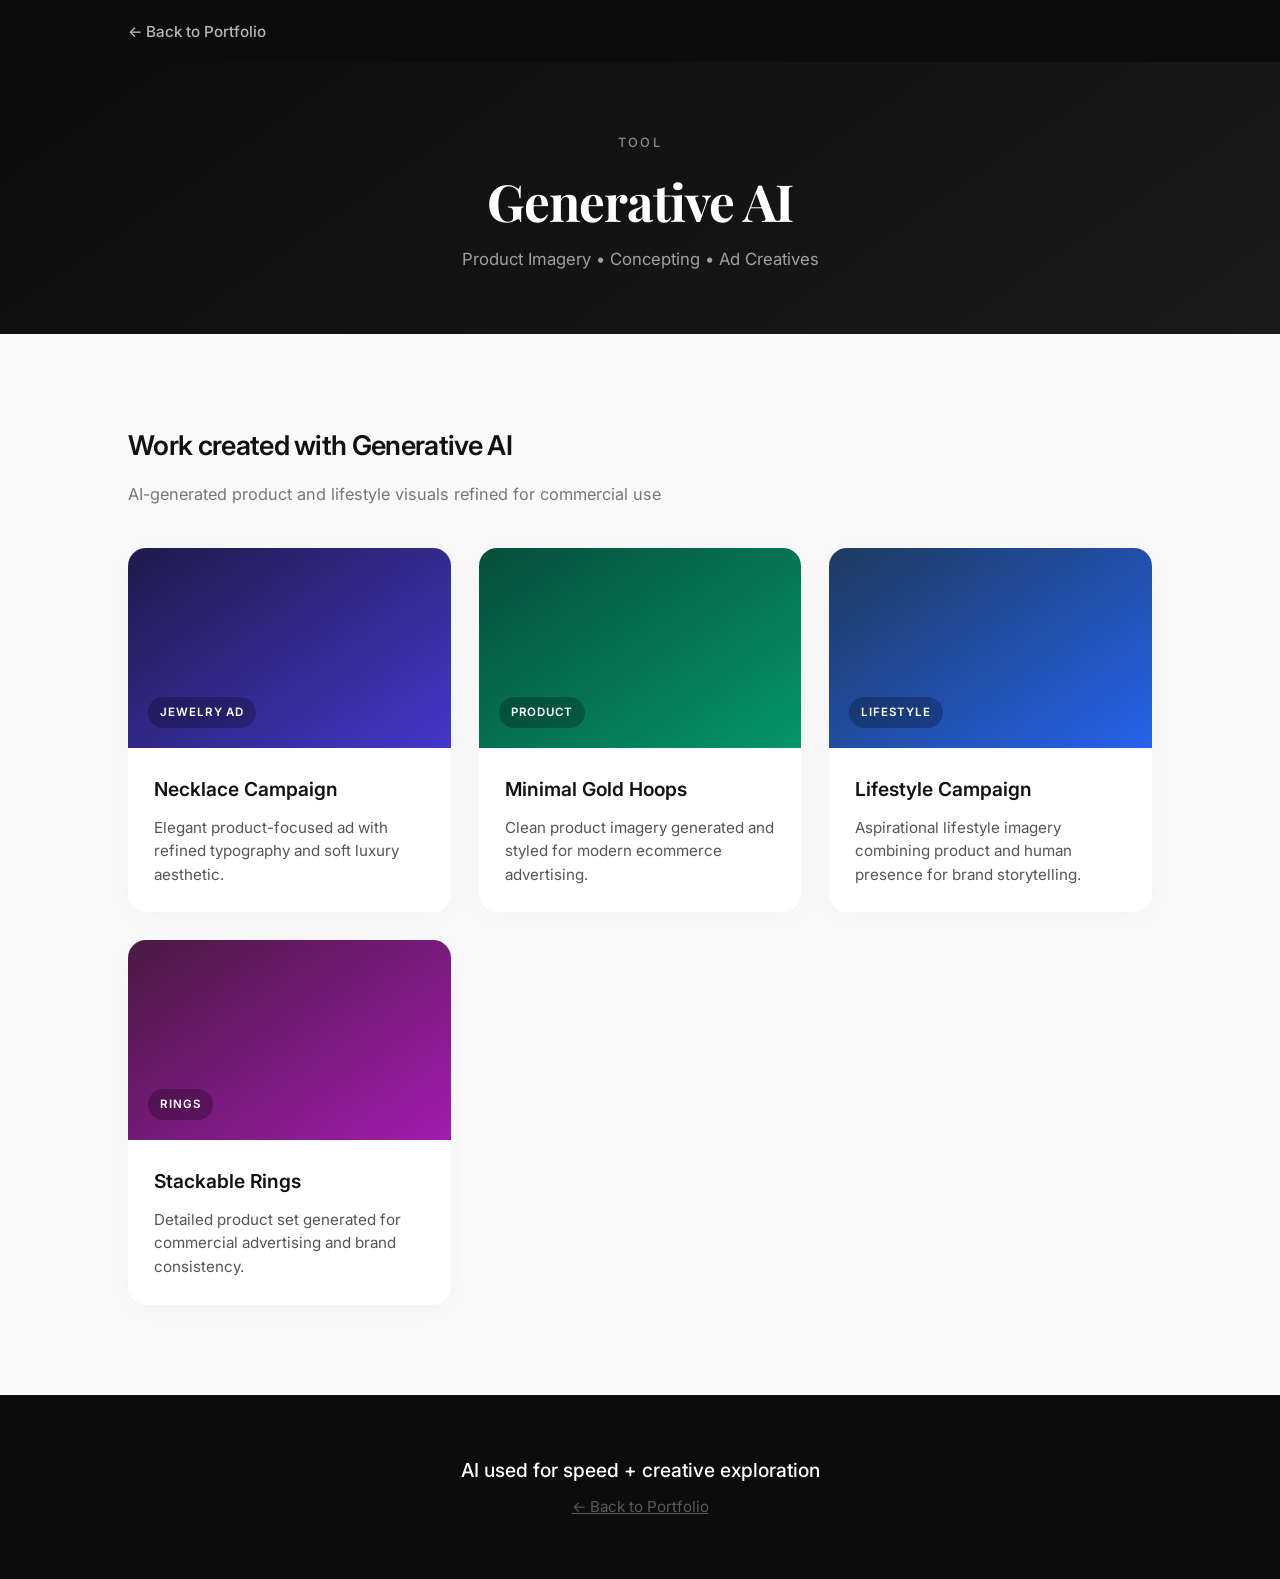
==== ai.html @ d52cd4b5 "Remove Photoshop, create dedicated tool pages, improve visuals" ====
<!DOCTYPE html>
<html lang="en">
<head>
  <meta charset="UTF-8" />
  <meta name="viewport" content="width=device-width, initial-scale=1.0" />
  <title>Generative AI Work | Visual Designer Portfolio</title>
  <link rel="stylesheet" href="styles.css" />
  <link href="https://fonts.googleapis.com/css2?family=Inter:wght@400;500;600;700&family=Playfair+Display:wght@600;700&display=swap" rel="stylesheet">
</head>
<body>
  <nav class="top-nav">
    <div class="container">
      <a href="index.html" class="back">← Back to Portfolio</a>
    </div>
  </nav>

  <header class="page-header">
    <div class="container">
      <p class="label">Tool</p>
      <h1>Generative AI</h1>
      <p class="tagline">Product Imagery • Concepting • Ad Creatives</p>
    </div>
  </header>

  <section class="work">
    <div class="container">
      <h2>Work created with Generative AI</h2>
      <p class="section-desc">AI-generated product and lifestyle visuals refined for commercial use</p>

      <div class="grid">
        <div class="card">
          <div class="card-image one">
            <span class="card-label">Jewelry Ad</span>
          </div>
          <div class="card-content">
            <h3>Necklace Campaign</h3>
            <p>Elegant product-focused ad with refined typography and soft luxury aesthetic.</p>
          </div>
        </div>

        <div class="card">
          <div class="card-image two">
            <span class="card-label">Product</span>
          </div>
          <div class="card-content">
            <h3>Minimal Gold Hoops</h3>
            <p>Clean product imagery generated and styled for modern ecommerce advertising.</p>
          </div>
        </div>

        <div class="card">
          <div class="card-image three">
            <span class="card-label">Lifestyle</span>
          </div>
          <div class="card-content">
            <h3>Lifestyle Campaign</h3>
            <p>Aspirational lifestyle imagery combining product and human presence for brand storytelling.</p>
          </div>
        </div>

        <div class="card">
          <div class="card-image four">
            <span class="card-label">Rings</span>
          </div>
          <div class="card-content">
            <h3>Stackable Rings</h3>
            <p>Detailed product set generated for commercial advertising and brand consistency.</p>
          </div>
        </div>
      </div>
    </div>
  </section>

  <footer>
    <div class="container">
      <p class="footer-title">AI used for speed + creative exploration</p>
      <p class="footer-sub"><a href="index.html" style="color:inherit;opacity:0.7">← Back to Portfolio</a></p>
    </div>
  </footer>
</body>
</html>
---- styles.css ----
* {
  margin: 0;
  padding: 0;
  box-sizing: border-box;
}

body {
  font-family: 'Inter', -apple-system, BlinkMacSystemFont, sans-serif;
  line-height: 1.65;
  color: #111;
  background: #fafafa;
}

.container {
  max-width: 1080px;
  margin: 0 auto;
  padding: 0 28px;
}

.narrow {
  max-width: 680px;
}

/* Top Nav */
.top-nav {
  background: #0c0c0c;
  padding: 18px 0;
}

.top-nav .back {
  color: rgba(255,255,255,0.7);
  text-decoration: none;
  font-size: 0.95rem;
  font-weight: 500;
  transition: color 0.2s;
}

.top-nav .back:hover {
  color: white;
}

/* Header */
header, .page-header {
  background: linear-gradient(145deg, #0c0c0c 0%, #1a1a1a 100%);
  color: white;
  padding: 100px 0 80px;
  text-align: center;
}

.page-header {
  padding: 70px 0 60px;
}

.label {
  font-size: 0.8rem;
  text-transform: uppercase;
  letter-spacing: 0.18em;
  opacity: 0.5;
  margin-bottom: 18px;
  font-weight: 500;
}

header h1, .page-header h1 {
  font-family: 'Playfair Display', serif;
  font-size: 3.2rem;
  font-weight: 700;
  letter-spacing: -0.02em;
  margin-bottom: 16px;
  line-height: 1.15;
}

.tagline {
  font-size: 1.05rem;
  opacity: 0.6;
  font-weight: 400;
}

/* Sections */
section {
  padding: 90px 0;
}

h2 {
  font-size: 1.7rem;
  font-weight: 600;
  margin-bottom: 12px;
  letter-spacing: -0.025em;
}

.section-desc {
  color: #777;
  margin-bottom: 40px;
  font-size: 1.02rem;
}

.about p {
  font-size: 1.12rem;
  color: #333;
  margin-bottom: 20px;
}

/* Tools */
.tools {
  background: white;
}

.tools-grid {
  display: grid;
  grid-template-columns: repeat(auto-fit, minmax(230px, 1fr));
  gap: 18px;
}

.tools-grid.three {
  grid-template-columns: repeat(3, 1fr);
}

@media (max-width: 800px) {
  .tools-grid.three {
    grid-template-columns: 1fr;
  }
}

.tool-card {
  background: #fafafa;
  border: 1px solid #ececec;
  border-radius: 16px;
  padding: 32px 26px;
  text-decoration: none;
  color: inherit;
  transition: all 0.25s ease;
  display: block;
}

.tool-card:hover {
  border-color: #111;
  background: #111;
  color: white;
  transform: translateY(-4px);
  box-shadow: 0 16px 40px rgba(0,0,0,0.12);
}

.tool-card:hover .tool-number {
  opacity: 0.4;
  color: white;
}

.tool-card:hover p {
  color: rgba(255,255,255,0.7);
}

.tool-number {
  font-size: 0.75rem;
  font-weight: 600;
  letter-spacing: 0.08em;
  color: #aaa;
  display: block;
  margin-bottom: 16px;
}

.tool-card h3 {
  font-size: 1.25rem;
  font-weight: 600;
  margin-bottom: 10px;
}

.tool-card p {
  font-size: 0.95rem;
  color: #666;
  line-height: 1.5;
}

/* Work Grid */
.grid {
  display: grid;
  grid-template-columns: repeat(auto-fit, minmax(300px, 1fr));
  gap: 28px;
}

.card {
  background: white;
  border-radius: 18px;
  overflow: hidden;
  box-shadow: 0 4px 30px rgba(0,0,0,0.04);
  transition: all 0.3s ease;
}

.card:hover {
  transform: translateY(-6px);
  box-shadow: 0 20px 50px rgba(0,0,0,0.1);
}

.card-image {
  height: 200px;
  position: relative;
  display: flex;
  align-items: flex-end;
  padding: 20px;
}

.one { background: linear-gradient(145deg, #1e1b4b 0%, #4338ca 100%); }
.two { background: linear-gradient(145deg, #064e3b 0%, #059669 100%); }
.three { background: linear-gradient(145deg, #1e3a5f 0%, #2563eb 100%); }
.four { background: linear-gradient(145deg, #4a1942 0%, #a21caf 100%); }

.card-label {
  font-size: 0.72rem;
  font-weight: 600;
  text-transform: uppercase;
  letter-spacing: 0.08em;
  color: white;
  background: rgba(0,0,0,0.25);
  backdrop-filter: blur(6px);
  padding: 6px 12px;
  border-radius: 50px;
}

.card-content {
  padding: 26px;
}

.card h3 {
  font-size: 1.2rem;
  font-weight: 600;
  margin-bottom: 10px;
}

.card p {
  font-size: 0.95rem;
  color: #555;
  line-height: 1.55;
}

/* Skills */
.skills-grid {
  display: flex;
  flex-wrap: wrap;
  gap: 12px;
}

.skill {
  background: white;
  padding: 12px 22px;
  border-radius: 100px;
  font-size: 0.95rem;
  font-weight: 500;
  border: 1px solid #eaeaea;
  transition: all 0.2s ease;
}

.skill:hover {
  background: #111;
  color: white;
  border-color: #111;
}

/* Approach */
.approach {
  background: white;
}

.approach-grid {
  display: grid;
  grid-template-columns: repeat(auto-fit, minmax(260px, 1fr));
  gap: 40px;
  margin-top: 20px;
}

.approach-item h3 {
  font-size: 1.15rem;
  font-weight: 600;
  margin-bottom: 10px;
}

.approach-item p {
  font-size: 0.98rem;
  color: #555;
  line-height: 1.6;
}

/* Footer */
footer {
  background: #0c0c0c;
  color: white;
  text-align: center;
  padding: 60px 0;
}

.footer-title {
  font-size: 1.2rem;
  font-weight: 500;
  margin-bottom: 8px;
}

.footer-sub {
  font-size: 0.95rem;
  opacity: 0.45;
}

@media (max-width: 640px) {
  header h1, .page-header h1 {
    font-size: 2.3rem;
  }
  section {
    padding: 60px 0;
  }
}
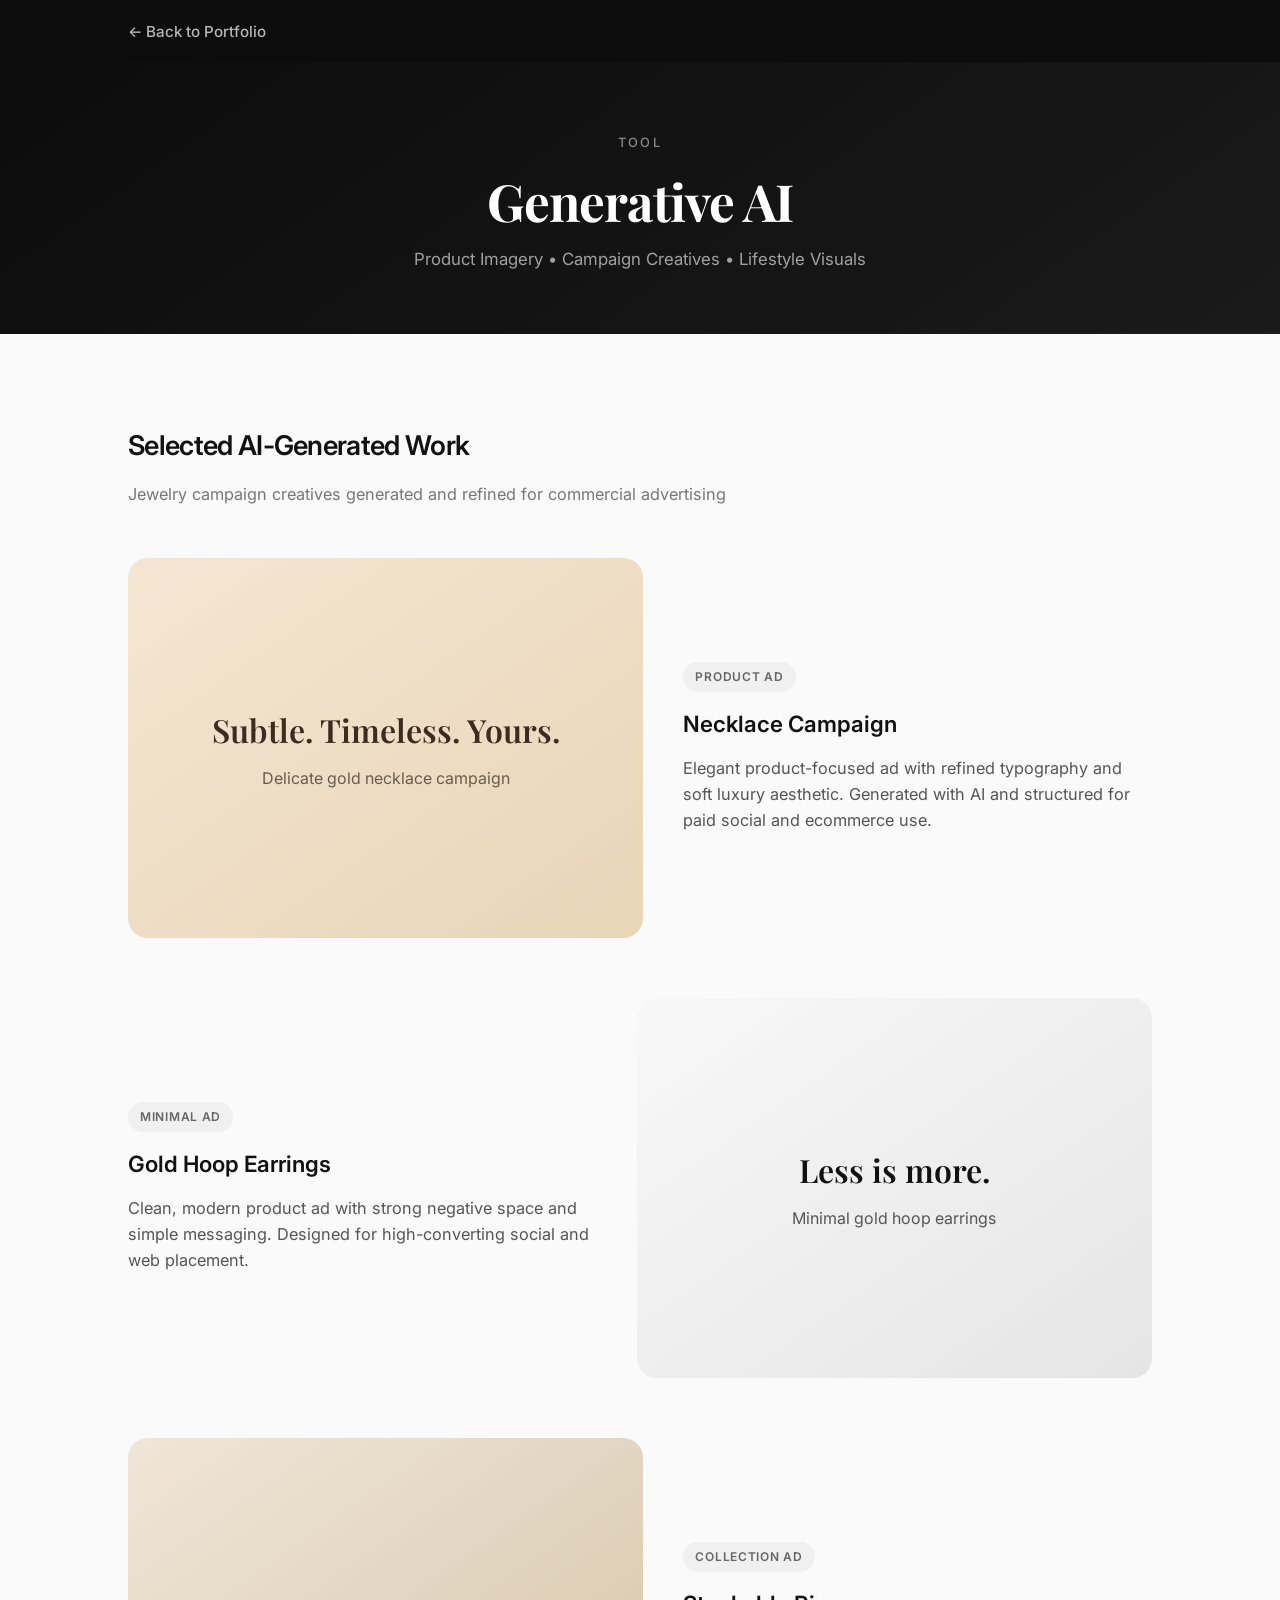
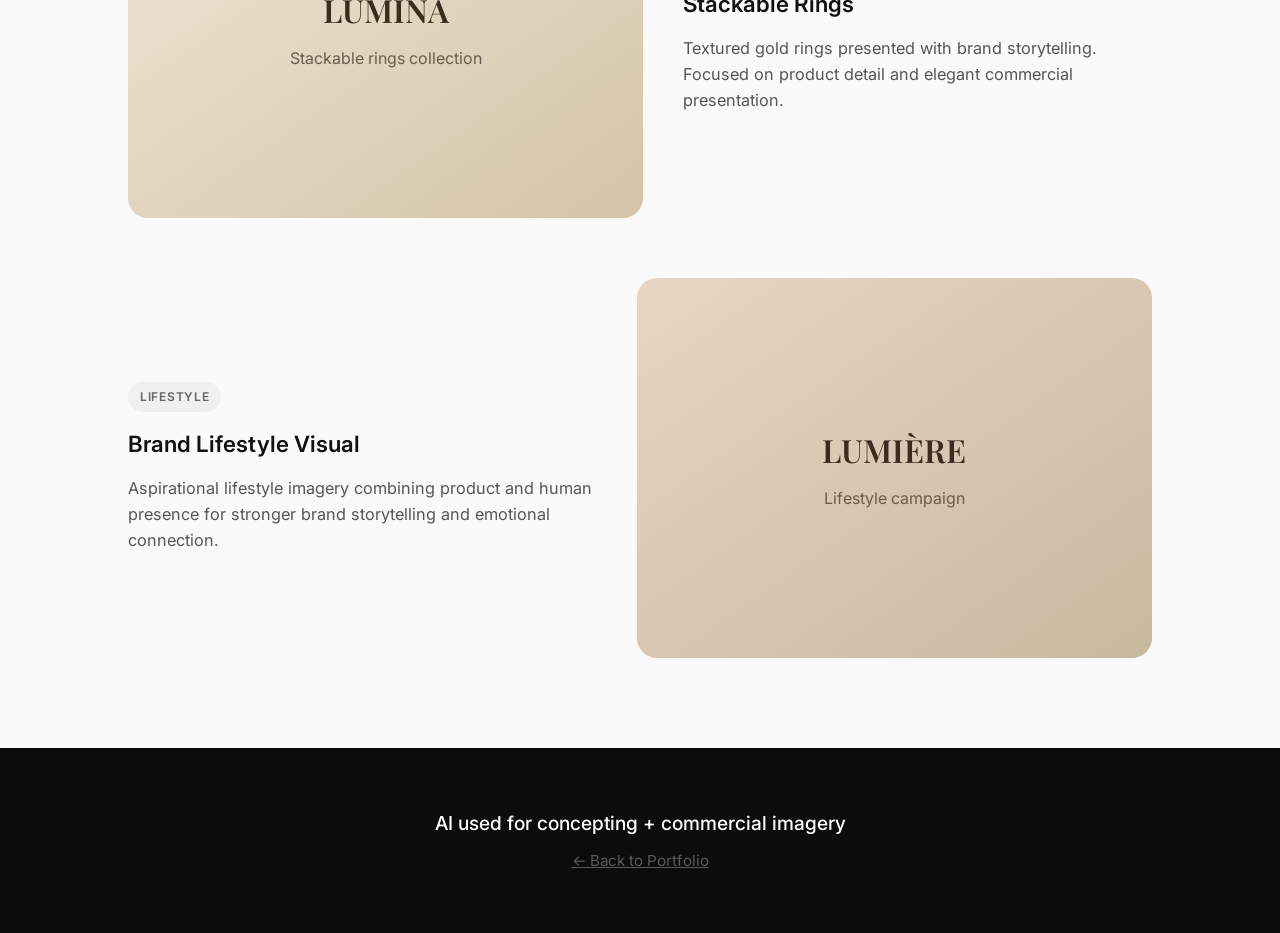
==== commit a55d91e1: "Showcase real AI and design work on tool pages" ====
--- a/ai.html
+++ b/ai.html
@@ -18,53 +18,69 @@
     <div class="container">
       <p class="label">Tool</p>
       <h1>Generative AI</h1>
-      <p class="tagline">Product Imagery • Concepting • Ad Creatives</p>
+      <p class="tagline">Product Imagery • Campaign Creatives • Lifestyle Visuals</p>
     </div>
   </header>
 
   <section class="work">
     <div class="container">
-      <h2>Work created with Generative AI</h2>
-      <p class="section-desc">AI-generated product and lifestyle visuals refined for commercial use</p>
+      <h2>Selected AI-Generated Work</h2>
+      <p class="section-desc">Jewelry campaign creatives generated and refined for commercial advertising</p>
 
-      <div class="grid">
-        <div class="card">
-          <div class="card-image one">
-            <span class="card-label">Jewelry Ad</span>
+      <div class="showcase">
+        <div class="showcase-item">
+          <div class="showcase-visual soft">
+            <div class="visual-content">
+              <h3>Subtle. Timeless. Yours.</h3>
+              <p>Delicate gold necklace campaign</p>
+            </div>
           </div>
-          <div class="card-content">
+          <div class="showcase-info">
+            <span class="tag">Product Ad</span>
             <h3>Necklace Campaign</h3>
-            <p>Elegant product-focused ad with refined typography and soft luxury aesthetic.</p>
+            <p>Elegant product-focused ad with refined typography and soft luxury aesthetic. Generated with AI and structured for paid social and ecommerce use.</p>
           </div>
         </div>
 
-        <div class="card">
-          <div class="card-image two">
-            <span class="card-label">Product</span>
+        <div class="showcase-item reverse">
+          <div class="showcase-visual clean">
+            <div class="visual-content dark">
+              <h3>Less is more.</h3>
+              <p>Minimal gold hoop earrings</p>
+            </div>
           </div>
-          <div class="card-content">
-            <h3>Minimal Gold Hoops</h3>
-            <p>Clean product imagery generated and styled for modern ecommerce advertising.</p>
+          <div class="showcase-info">
+            <span class="tag">Minimal Ad</span>
+            <h3>Gold Hoop Earrings</h3>
+            <p>Clean, modern product ad with strong negative space and simple messaging. Designed for high-converting social and web placement.</p>
           </div>
         </div>
 
-        <div class="card">
-          <div class="card-image three">
-            <span class="card-label">Lifestyle</span>
+        <div class="showcase-item">
+          <div class="showcase-visual warm">
+            <div class="visual-content">
+              <h3>LUMINA</h3>
+              <p>Stackable rings collection</p>
+            </div>
           </div>
-          <div class="card-content">
-            <h3>Lifestyle Campaign</h3>
-            <p>Aspirational lifestyle imagery combining product and human presence for brand storytelling.</p>
+          <div class="showcase-info">
+            <span class="tag">Collection Ad</span>
+            <h3>Stackable Rings</h3>
+            <p>Textured gold rings presented with brand storytelling. Focused on product detail and elegant commercial presentation.</p>
           </div>
         </div>
 
-        <div class="card">
-          <div class="card-image four">
-            <span class="card-label">Rings</span>
+        <div class="showcase-item reverse">
+          <div class="showcase-visual lifestyle">
+            <div class="visual-content">
+              <h3>LUMIÈRE</h3>
+              <p>Lifestyle campaign</p>
+            </div>
           </div>
-          <div class="card-content">
-            <h3>Stackable Rings</h3>
-            <p>Detailed product set generated for commercial advertising and brand consistency.</p>
+          <div class="showcase-info">
+            <span class="tag">Lifestyle</span>
+            <h3>Brand Lifestyle Visual</h3>
+            <p>Aspirational lifestyle imagery combining product and human presence for stronger brand storytelling and emotional connection.</p>
           </div>
         </div>
       </div>
@@ -73,7 +89,7 @@
 
   <footer>
     <div class="container">
-      <p class="footer-title">AI used for speed + creative exploration</p>
+      <p class="footer-title">AI used for concepting + commercial imagery</p>
       <p class="footer-sub"><a href="index.html" style="color:inherit;opacity:0.7">← Back to Portfolio</a></p>
     </div>
   </footer>
--- a/styles.css
+++ b/styles.css
@@ -89,7 +89,7 @@
 
 .section-desc {
   color: #777;
-  margin-bottom: 40px;
+  margin-bottom: 50px;
   font-size: 1.02rem;
 }
 
@@ -169,65 +169,92 @@
   line-height: 1.5;
 }
 
-/* Work Grid */
-.grid {
+/* Showcase */
+.showcase {
+  display: flex;
+  flex-direction: column;
+  gap: 60px;
+}
+
+.showcase-item {
   display: grid;
-  grid-template-columns: repeat(auto-fit, minmax(300px, 1fr));
-  gap: 28px;
-}
-
-.card {
-  background: white;
-  border-radius: 18px;
+  grid-template-columns: 1.1fr 1fr;
+  gap: 40px;
+  align-items: center;
+}
+
+.showcase-item.reverse {
+  direction: rtl;
+}
+
+.showcase-item.reverse > * {
+  direction: ltr;
+}
+
+.showcase-visual {
+  height: 380px;
+  border-radius: 20px;
+  display: flex;
+  align-items: center;
+  justify-content: center;
+  position: relative;
   overflow: hidden;
-  box-shadow: 0 4px 30px rgba(0,0,0,0.04);
-  transition: all 0.3s ease;
-}
-
-.card:hover {
-  transform: translateY(-6px);
-  box-shadow: 0 20px 50px rgba(0,0,0,0.1);
-}
-
-.card-image {
-  height: 200px;
-  position: relative;
-  display: flex;
-  align-items: flex-end;
-  padding: 20px;
-}
-
-.one { background: linear-gradient(145deg, #1e1b4b 0%, #4338ca 100%); }
-.two { background: linear-gradient(145deg, #064e3b 0%, #059669 100%); }
-.three { background: linear-gradient(145deg, #1e3a5f 0%, #2563eb 100%); }
-.four { background: linear-gradient(145deg, #4a1942 0%, #a21caf 100%); }
-
-.card-label {
-  font-size: 0.72rem;
+}
+
+.soft { background: linear-gradient(145deg, #f5e6d3, #e8d5b7); }
+.clean { background: linear-gradient(145deg, #f8f8f8, #e5e5e5); }
+.warm { background: linear-gradient(145deg, #f0e6d8, #d4c4a8); }
+.lifestyle { background: linear-gradient(145deg, #e8d5c4, #c9b8a0); }
+
+.visual-content {
+  text-align: center;
+  padding: 30px;
+}
+
+.visual-content h3 {
+  font-family: 'Playfair Display', serif;
+  font-size: 2rem;
+  font-weight: 600;
+  margin-bottom: 8px;
+  color: #3d2b1f;
+}
+
+.visual-content p {
+  font-size: 1rem;
+  color: #6b5b4f;
+}
+
+.visual-content.dark h3 {
+  color: #111;
+}
+
+.visual-content.dark p {
+  color: #555;
+}
+
+.showcase-info .tag {
+  display: inline-block;
+  font-size: 0.75rem;
   font-weight: 600;
   text-transform: uppercase;
-  letter-spacing: 0.08em;
-  color: white;
-  background: rgba(0,0,0,0.25);
-  backdrop-filter: blur(6px);
-  padding: 6px 12px;
+  letter-spacing: 0.06em;
+  color: #666;
+  background: #f0f0f0;
+  padding: 5px 12px;
   border-radius: 50px;
-}
-
-.card-content {
-  padding: 26px;
-}
-
-.card h3 {
-  font-size: 1.2rem;
-  font-weight: 600;
-  margin-bottom: 10px;
-}
-
-.card p {
-  font-size: 0.95rem;
+  margin-bottom: 14px;
+}
+
+.showcase-info h3 {
+  font-size: 1.4rem;
+  font-weight: 600;
+  margin-bottom: 12px;
+}
+
+.showcase-info p {
+  font-size: 1.02rem;
   color: #555;
-  line-height: 1.55;
+  line-height: 1.6;
 }
 
 /* Skills */
@@ -296,7 +323,15 @@
   opacity: 0.45;
 }
 
-@media (max-width: 640px) {
+@media (max-width: 800px) {
+  .showcase-item,
+  .showcase-item.reverse {
+    grid-template-columns: 1fr;
+    direction: ltr;
+  }
+  .showcase-visual {
+    height: 280px;
+  }
   header h1, .page-header h1 {
     font-size: 2.3rem;
   }
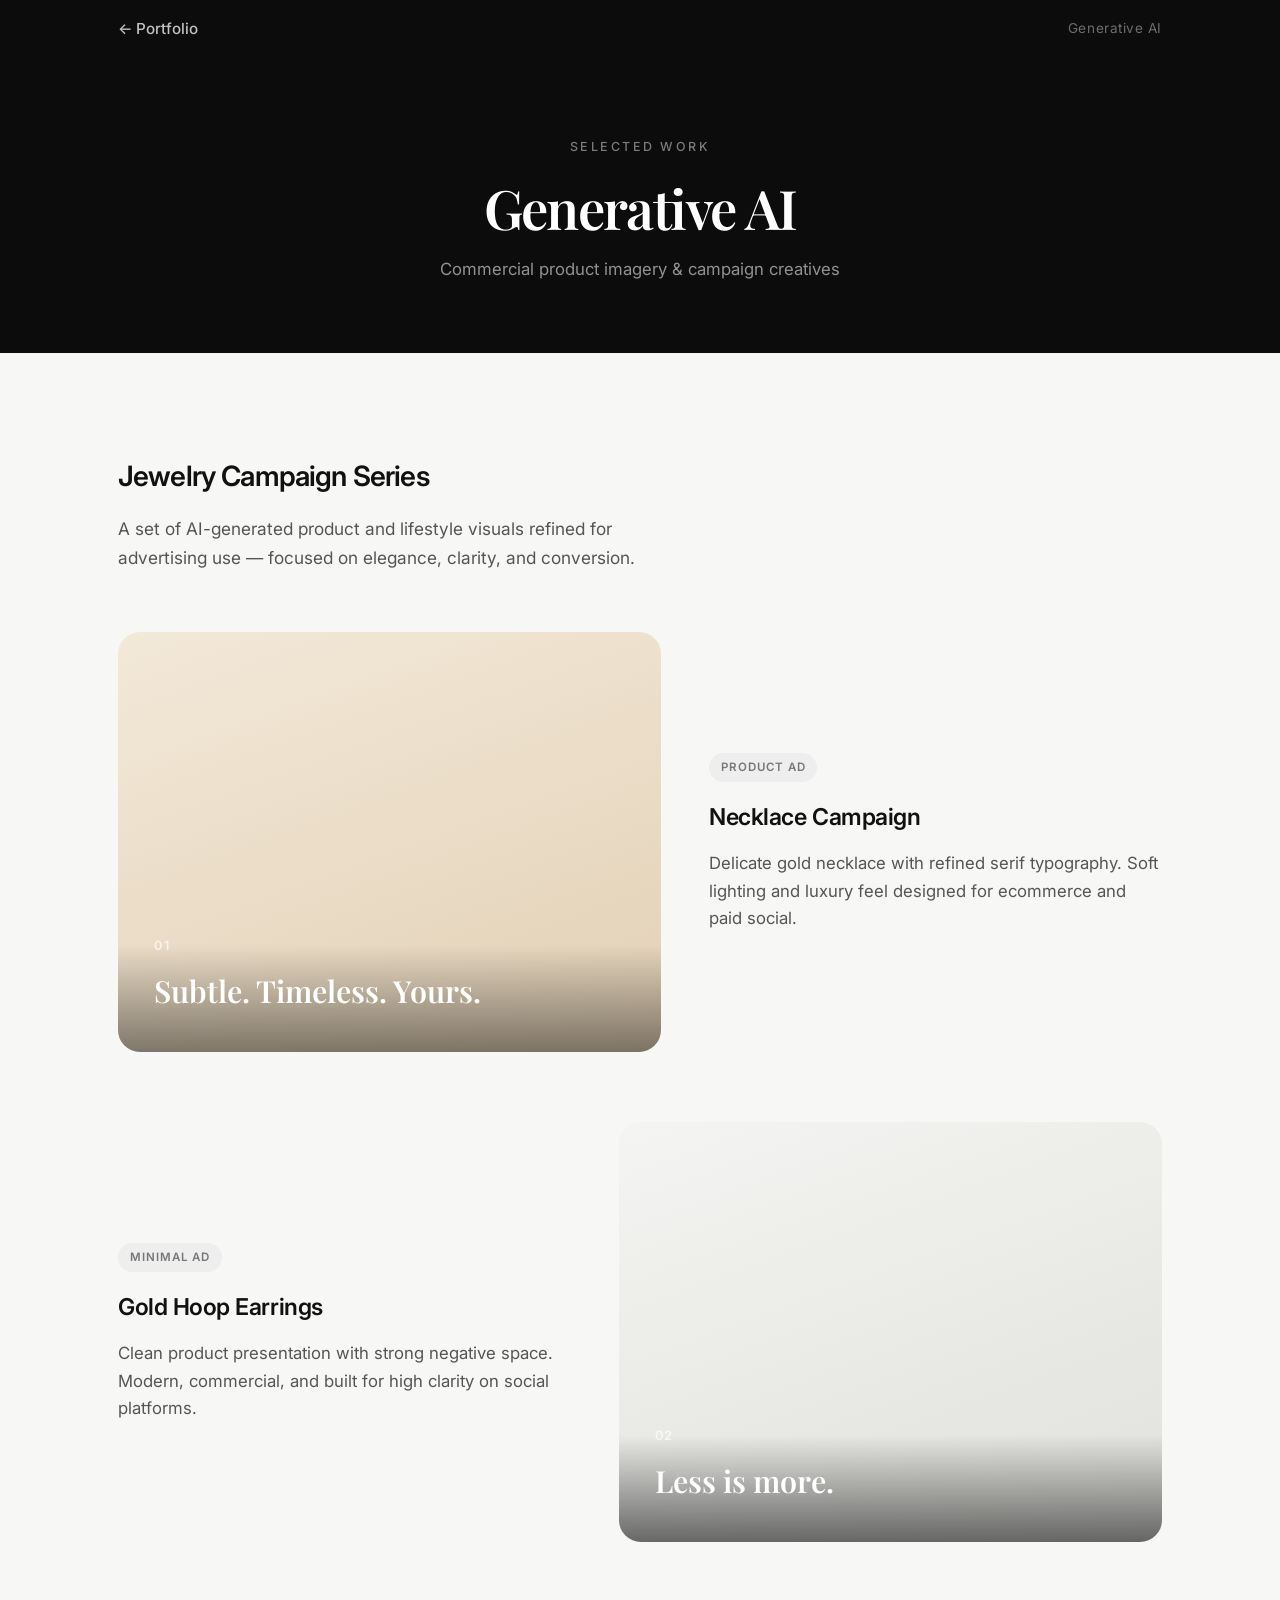
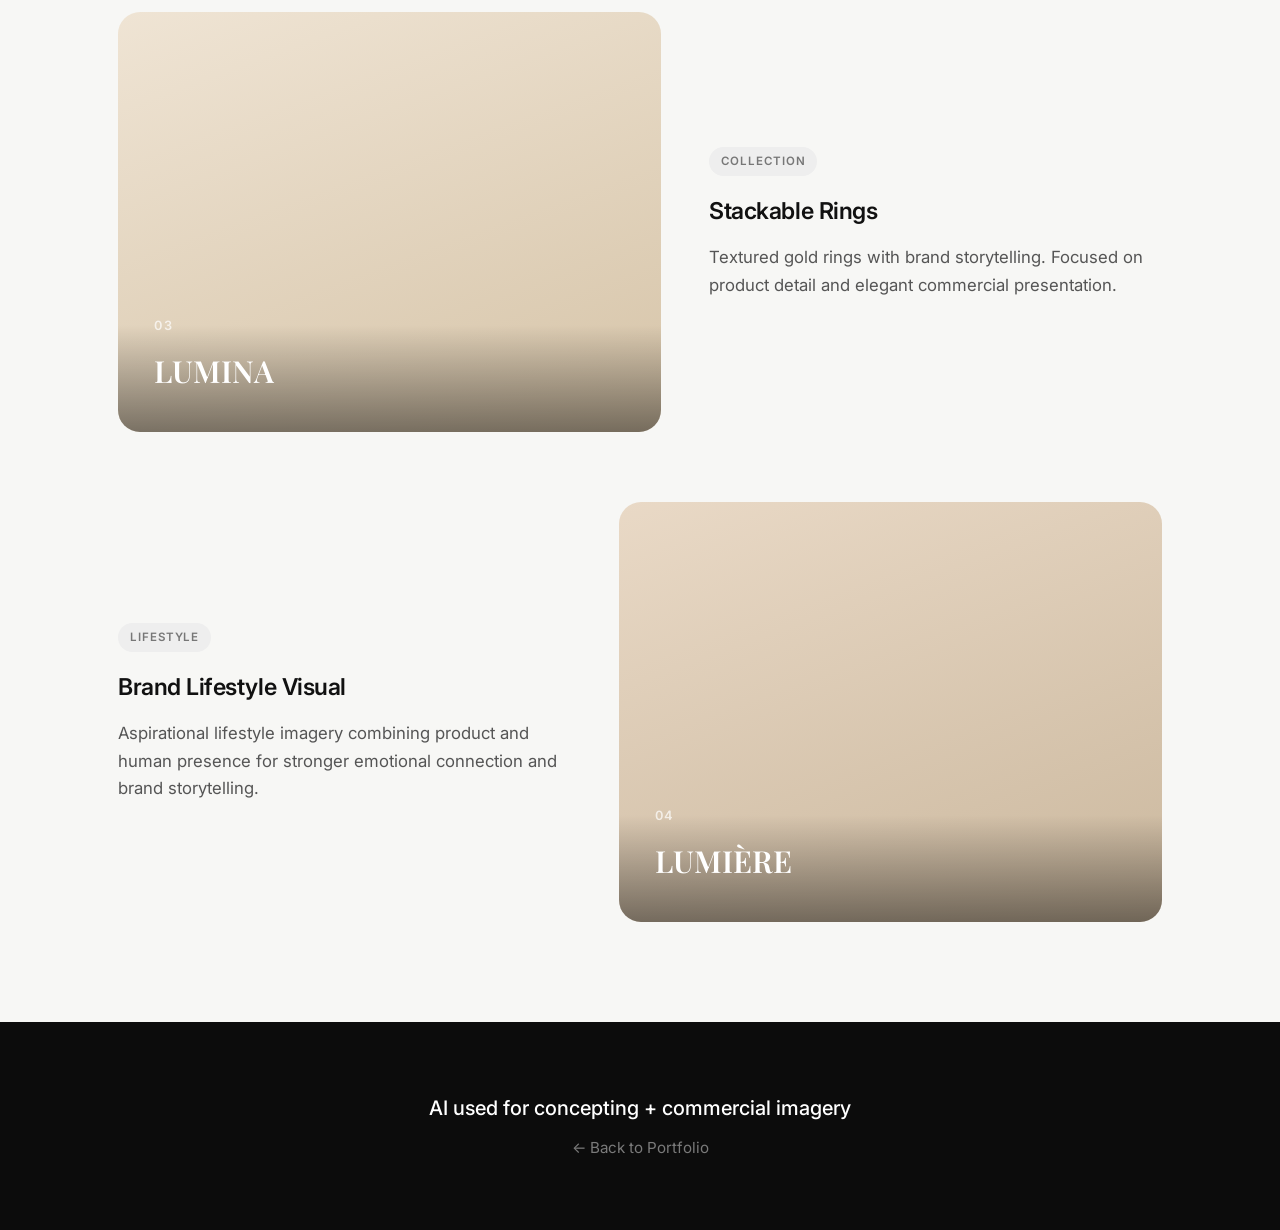
==== commit f8ee8a92: "Major visual upgrade + better work presentation" ====
--- a/ai.html
+++ b/ai.html
@@ -5,84 +5,87 @@
   <meta name="viewport" content="width=device-width, initial-scale=1.0" />
   <title>Generative AI Work | Visual Designer Portfolio</title>
   <link rel="stylesheet" href="styles.css" />
-  <link href="https://fonts.googleapis.com/css2?family=Inter:wght@400;500;600;700&family=Playfair+Display:wght@600;700&display=swap" rel="stylesheet">
+  <link href="https://fonts.googleapis.com/css2?family=Inter:wght@400;500;600;700&family=Playfair+Display:wght@500;600;700&display=swap" rel="stylesheet">
 </head>
 <body>
   <nav class="top-nav">
-    <div class="container">
-      <a href="index.html" class="back">← Back to Portfolio</a>
+    <div class="container nav-flex">
+      <a href="index.html" class="back">← Portfolio</a>
+      <span class="nav-label">Generative AI</span>
     </div>
   </nav>
 
   <header class="page-header">
     <div class="container">
-      <p class="label">Tool</p>
+      <p class="label">Selected Work</p>
       <h1>Generative AI</h1>
-      <p class="tagline">Product Imagery • Campaign Creatives • Lifestyle Visuals</p>
+      <p class="tagline">Commercial product imagery & campaign creatives</p>
     </div>
   </header>
 
   <section class="work">
     <div class="container">
-      <h2>Selected AI-Generated Work</h2>
-      <p class="section-desc">Jewelry campaign creatives generated and refined for commercial advertising</p>
+      <div class="work-intro">
+        <h2>Jewelry Campaign Series</h2>
+        <p>A set of AI-generated product and lifestyle visuals refined for advertising use — focused on elegance, clarity, and conversion.</p>
+      </div>
 
-      <div class="showcase">
-        <div class="showcase-item">
-          <div class="showcase-visual soft">
-            <div class="visual-content">
+      <div class="project-list">
+        <article class="project">
+          <div class="project-visual soft">
+            <div class="project-overlay">
+              <span>01</span>
               <h3>Subtle. Timeless. Yours.</h3>
-              <p>Delicate gold necklace campaign</p>
             </div>
           </div>
-          <div class="showcase-info">
-            <span class="tag">Product Ad</span>
+          <div class="project-meta">
+            <span class="project-tag">Product Ad</span>
             <h3>Necklace Campaign</h3>
-            <p>Elegant product-focused ad with refined typography and soft luxury aesthetic. Generated with AI and structured for paid social and ecommerce use.</p>
+            <p>Delicate gold necklace with refined serif typography. Soft lighting and luxury feel designed for ecommerce and paid social.</p>
           </div>
-        </div>
+        </article>
 
-        <div class="showcase-item reverse">
-          <div class="showcase-visual clean">
-            <div class="visual-content dark">
+        <article class="project">
+          <div class="project-visual clean">
+            <div class="project-overlay dark">
+              <span>02</span>
               <h3>Less is more.</h3>
-              <p>Minimal gold hoop earrings</p>
             </div>
           </div>
-          <div class="showcase-info">
-            <span class="tag">Minimal Ad</span>
+          <div class="project-meta">
+            <span class="project-tag">Minimal Ad</span>
             <h3>Gold Hoop Earrings</h3>
-            <p>Clean, modern product ad with strong negative space and simple messaging. Designed for high-converting social and web placement.</p>
+            <p>Clean product presentation with strong negative space. Modern, commercial, and built for high clarity on social platforms.</p>
           </div>
-        </div>
+        </article>
 
-        <div class="showcase-item">
-          <div class="showcase-visual warm">
-            <div class="visual-content">
+        <article class="project">
+          <div class="project-visual warm">
+            <div class="project-overlay">
+              <span>03</span>
               <h3>LUMINA</h3>
-              <p>Stackable rings collection</p>
             </div>
           </div>
-          <div class="showcase-info">
-            <span class="tag">Collection Ad</span>
+          <div class="project-meta">
+            <span class="project-tag">Collection</span>
             <h3>Stackable Rings</h3>
-            <p>Textured gold rings presented with brand storytelling. Focused on product detail and elegant commercial presentation.</p>
+            <p>Textured gold rings with brand storytelling. Focused on product detail and elegant commercial presentation.</p>
           </div>
-        </div>
+        </article>
 
-        <div class="showcase-item reverse">
-          <div class="showcase-visual lifestyle">
-            <div class="visual-content">
+        <article class="project">
+          <div class="project-visual lifestyle">
+            <div class="project-overlay">
+              <span>04</span>
               <h3>LUMIÈRE</h3>
-              <p>Lifestyle campaign</p>
             </div>
           </div>
-          <div class="showcase-info">
-            <span class="tag">Lifestyle</span>
+          <div class="project-meta">
+            <span class="project-tag">Lifestyle</span>
             <h3>Brand Lifestyle Visual</h3>
-            <p>Aspirational lifestyle imagery combining product and human presence for stronger brand storytelling and emotional connection.</p>
+            <p>Aspirational lifestyle imagery combining product and human presence for stronger emotional connection and brand storytelling.</p>
           </div>
-        </div>
+        </article>
       </div>
     </div>
   </section>
@@ -90,7 +93,7 @@
   <footer>
     <div class="container">
       <p class="footer-title">AI used for concepting + commercial imagery</p>
-      <p class="footer-sub"><a href="index.html" style="color:inherit;opacity:0.7">← Back to Portfolio</a></p>
+      <p class="footer-sub"><a href="index.html">← Back to Portfolio</a></p>
     </div>
   </footer>
 </body>
--- a/styles.css
+++ b/styles.css
@@ -8,27 +8,36 @@
   font-family: 'Inter', -apple-system, BlinkMacSystemFont, sans-serif;
   line-height: 1.65;
   color: #111;
-  background: #fafafa;
+  background: #f7f7f5;
 }
 
 .container {
-  max-width: 1080px;
+  max-width: 1100px;
   margin: 0 auto;
   padding: 0 28px;
 }
 
 .narrow {
-  max-width: 680px;
-}
-
-/* Top Nav */
+  max-width: 640px;
+}
+
+/* Nav */
 .top-nav {
   background: #0c0c0c;
-  padding: 18px 0;
+  padding: 16px 0;
+  position: sticky;
+  top: 0;
+  z-index: 50;
+}
+
+.nav-flex {
+  display: flex;
+  justify-content: space-between;
+  align-items: center;
 }
 
 .top-nav .back {
-  color: rgba(255,255,255,0.7);
+  color: rgba(255,255,255,0.75);
   text-decoration: none;
   font-size: 0.95rem;
   font-weight: 500;
@@ -39,62 +48,68 @@
   color: white;
 }
 
-/* Header */
+.nav-label {
+  font-size: 0.85rem;
+  color: rgba(255,255,255,0.4);
+  letter-spacing: 0.04em;
+}
+
+/* Headers */
 header, .page-header {
-  background: linear-gradient(145deg, #0c0c0c 0%, #1a1a1a 100%);
-  color: white;
-  padding: 100px 0 80px;
+  background: #0c0c0c;
+  color: white;
+  padding: 110px 0 90px;
   text-align: center;
 }
 
 .page-header {
-  padding: 70px 0 60px;
+  padding: 80px 0 70px;
 }
 
 .label {
-  font-size: 0.8rem;
+  font-size: 0.78rem;
   text-transform: uppercase;
-  letter-spacing: 0.18em;
-  opacity: 0.5;
-  margin-bottom: 18px;
+  letter-spacing: 0.2em;
+  opacity: 0.45;
+  margin-bottom: 20px;
   font-weight: 500;
 }
 
 header h1, .page-header h1 {
   font-family: 'Playfair Display', serif;
-  font-size: 3.2rem;
-  font-weight: 700;
-  letter-spacing: -0.02em;
-  margin-bottom: 16px;
-  line-height: 1.15;
+  font-size: 3.4rem;
+  font-weight: 600;
+  letter-spacing: -0.03em;
+  margin-bottom: 18px;
+  line-height: 1.1;
 }
 
 .tagline {
   font-size: 1.05rem;
-  opacity: 0.6;
+  opacity: 0.55;
   font-weight: 400;
 }
 
 /* Sections */
 section {
-  padding: 90px 0;
+  padding: 100px 0;
 }
 
 h2 {
-  font-size: 1.7rem;
-  font-weight: 600;
-  margin-bottom: 12px;
-  letter-spacing: -0.025em;
+  font-size: 1.75rem;
+  font-weight: 600;
+  margin-bottom: 14px;
+  letter-spacing: -0.03em;
 }
 
 .section-desc {
   color: #777;
-  margin-bottom: 50px;
-  font-size: 1.02rem;
+  margin-bottom: 48px;
+  font-size: 1.05rem;
 }
 
 .about p {
-  font-size: 1.12rem;
+  font-size: 1.15rem;
   color: #333;
   margin-bottom: 20px;
 }
@@ -106,155 +121,180 @@
 
 .tools-grid {
   display: grid;
-  grid-template-columns: repeat(auto-fit, minmax(230px, 1fr));
-  gap: 18px;
+  grid-template-columns: repeat(auto-fit, minmax(240px, 1fr));
+  gap: 20px;
 }
 
 .tools-grid.three {
   grid-template-columns: repeat(3, 1fr);
 }
 
-@media (max-width: 800px) {
+@media (max-width: 850px) {
   .tools-grid.three {
     grid-template-columns: 1fr;
   }
 }
 
 .tool-card {
-  background: #fafafa;
-  border: 1px solid #ececec;
-  border-radius: 16px;
-  padding: 32px 26px;
+  background: #f7f7f5;
+  border: 1px solid #e8e8e4;
+  border-radius: 18px;
+  padding: 36px 28px;
   text-decoration: none;
   color: inherit;
-  transition: all 0.25s ease;
+  transition: all 0.3s ease;
   display: block;
+  position: relative;
 }
 
 .tool-card:hover {
+  background: #111;
   border-color: #111;
-  background: #111;
-  color: white;
-  transform: translateY(-4px);
-  box-shadow: 0 16px 40px rgba(0,0,0,0.12);
-}
-
-.tool-card:hover .tool-number {
-  opacity: 0.4;
-  color: white;
+  color: white;
+  transform: translateY(-6px);
+  box-shadow: 0 20px 50px rgba(0,0,0,0.15);
+}
+
+.tool-card:hover .tool-number,
+.tool-card:hover .arrow {
+  color: rgba(255,255,255,0.4);
 }
 
 .tool-card:hover p {
-  color: rgba(255,255,255,0.7);
+  color: rgba(255,255,255,0.65);
 }
 
 .tool-number {
   font-size: 0.75rem;
   font-weight: 600;
-  letter-spacing: 0.08em;
+  letter-spacing: 0.1em;
   color: #aaa;
   display: block;
+  margin-bottom: 18px;
+  transition: color 0.3s;
+}
+
+.tool-card h3 {
+  font-size: 1.35rem;
+  font-weight: 600;
+  margin-bottom: 12px;
+}
+
+.tool-card p {
+  font-size: 0.98rem;
+  color: #666;
+  line-height: 1.55;
+  margin-bottom: 20px;
+  transition: color 0.3s;
+}
+
+.arrow {
+  font-size: 1.2rem;
+  color: #ccc;
+  transition: color 0.3s;
+}
+
+/* Work Intro */
+.work-intro {
+  max-width: 580px;
+  margin-bottom: 60px;
+}
+
+.work-intro h2 {
   margin-bottom: 16px;
 }
 
-.tool-card h3 {
-  font-size: 1.25rem;
-  font-weight: 600;
-  margin-bottom: 10px;
-}
-
-.tool-card p {
-  font-size: 0.95rem;
-  color: #666;
-  line-height: 1.5;
-}
-
-/* Showcase */
-.showcase {
+.work-intro p {
+  font-size: 1.08rem;
+  color: #555;
+}
+
+/* Project List */
+.project-list {
   display: flex;
   flex-direction: column;
-  gap: 60px;
-}
-
-.showcase-item {
+  gap: 70px;
+}
+
+.project {
   display: grid;
-  grid-template-columns: 1.1fr 1fr;
-  gap: 40px;
+  grid-template-columns: 1.2fr 1fr;
+  gap: 48px;
   align-items: center;
 }
 
-.showcase-item.reverse {
+.project:nth-child(even) {
   direction: rtl;
 }
 
-.showcase-item.reverse > * {
+.project:nth-child(even) > * {
   direction: ltr;
 }
 
-.showcase-visual {
-  height: 380px;
-  border-radius: 20px;
-  display: flex;
-  align-items: center;
-  justify-content: center;
+.project-visual {
+  height: 420px;
+  border-radius: 22px;
   position: relative;
   overflow: hidden;
-}
-
-.soft { background: linear-gradient(145deg, #f5e6d3, #e8d5b7); }
-.clean { background: linear-gradient(145deg, #f8f8f8, #e5e5e5); }
-.warm { background: linear-gradient(145deg, #f0e6d8, #d4c4a8); }
-.lifestyle { background: linear-gradient(145deg, #e8d5c4, #c9b8a0); }
-
-.visual-content {
-  text-align: center;
-  padding: 30px;
-}
-
-.visual-content h3 {
+  display: flex;
+  align-items: flex-end;
+}
+
+.soft { background: linear-gradient(160deg, #f3e9d9 0%, #e2d0b5 100%); }
+.clean { background: linear-gradient(160deg, #f4f4f2 0%, #e0e0dc 100%); }
+.warm { background: linear-gradient(160deg, #efe4d4 0%, #d6c4a8 100%); }
+.lifestyle { background: linear-gradient(160deg, #e9d9c6 0%, #cbb89e 100%); }
+
+.project-overlay {
+  width: 100%;
+  padding: 36px;
+  background: linear-gradient(to top, rgba(0,0,0,0.45), transparent 70%);
+  color: white;
+}
+
+.project-overlay.dark {
+  background: linear-gradient(to top, rgba(0,0,0,0.55), transparent 70%);
+}
+
+.project-overlay span {
+  font-size: 0.8rem;
+  font-weight: 600;
+  letter-spacing: 0.12em;
+  opacity: 0.7;
+  display: block;
+  margin-bottom: 10px;
+}
+
+.project-overlay h3 {
   font-family: 'Playfair Display', serif;
-  font-size: 2rem;
-  font-weight: 600;
-  margin-bottom: 8px;
-  color: #3d2b1f;
-}
-
-.visual-content p {
-  font-size: 1rem;
-  color: #6b5b4f;
-}
-
-.visual-content.dark h3 {
-  color: #111;
-}
-
-.visual-content.dark p {
-  color: #555;
-}
-
-.showcase-info .tag {
+  font-size: 1.9rem;
+  font-weight: 600;
+}
+
+.project-meta .project-tag {
   display: inline-block;
-  font-size: 0.75rem;
+  font-size: 0.72rem;
   font-weight: 600;
   text-transform: uppercase;
-  letter-spacing: 0.06em;
-  color: #666;
-  background: #f0f0f0;
+  letter-spacing: 0.08em;
+  color: #777;
+  background: #eee;
   padding: 5px 12px;
   border-radius: 50px;
+  margin-bottom: 16px;
+}
+
+.project-meta h3 {
+  font-size: 1.45rem;
+  font-weight: 600;
   margin-bottom: 14px;
-}
-
-.showcase-info h3 {
-  font-size: 1.4rem;
-  font-weight: 600;
-  margin-bottom: 12px;
-}
-
-.showcase-info p {
-  font-size: 1.02rem;
+  letter-spacing: -0.02em;
+}
+
+.project-meta p {
+  font-size: 1.05rem;
   color: #555;
-  line-height: 1.6;
+  line-height: 1.65;
 }
 
 /* Skills */
@@ -266,11 +306,11 @@
 
 .skill {
   background: white;
-  padding: 12px 22px;
+  padding: 13px 22px;
   border-radius: 100px;
   font-size: 0.95rem;
   font-weight: 500;
-  border: 1px solid #eaeaea;
+  border: 1px solid #e6e6e2;
   transition: all 0.2s ease;
 }
 
@@ -288,20 +328,20 @@
 .approach-grid {
   display: grid;
   grid-template-columns: repeat(auto-fit, minmax(260px, 1fr));
-  gap: 40px;
-  margin-top: 20px;
+  gap: 48px;
+  margin-top: 24px;
 }
 
 .approach-item h3 {
-  font-size: 1.15rem;
-  font-weight: 600;
-  margin-bottom: 10px;
+  font-size: 1.2rem;
+  font-weight: 600;
+  margin-bottom: 12px;
 }
 
 .approach-item p {
-  font-size: 0.98rem;
+  font-size: 1rem;
   color: #555;
-  line-height: 1.6;
+  line-height: 1.65;
 }
 
 /* Footer */
@@ -309,13 +349,13 @@
   background: #0c0c0c;
   color: white;
   text-align: center;
-  padding: 60px 0;
+  padding: 70px 0;
 }
 
 .footer-title {
-  font-size: 1.2rem;
+  font-size: 1.25rem;
   font-weight: 500;
-  margin-bottom: 8px;
+  margin-bottom: 10px;
 }
 
 .footer-sub {
@@ -323,19 +363,33 @@
   opacity: 0.45;
 }
 
+.footer-sub a {
+  color: inherit;
+  text-decoration: none;
+}
+
+.footer-sub a:hover {
+  opacity: 0.8;
+}
+
+/* Mobile */
 @media (max-width: 800px) {
-  .showcase-item,
-  .showcase-item.reverse {
+  .project,
+  .project:nth-child(even) {
     grid-template-columns: 1fr;
     direction: ltr;
-  }
-  .showcase-visual {
-    height: 280px;
+    gap: 28px;
+  }
+  .project-visual {
+    height: 300px;
   }
   header h1, .page-header h1 {
-    font-size: 2.3rem;
+    font-size: 2.4rem;
   }
   section {
-    padding: 60px 0;
+    padding: 70px 0;
+  }
+  .project-list {
+    gap: 50px;
   }
 }
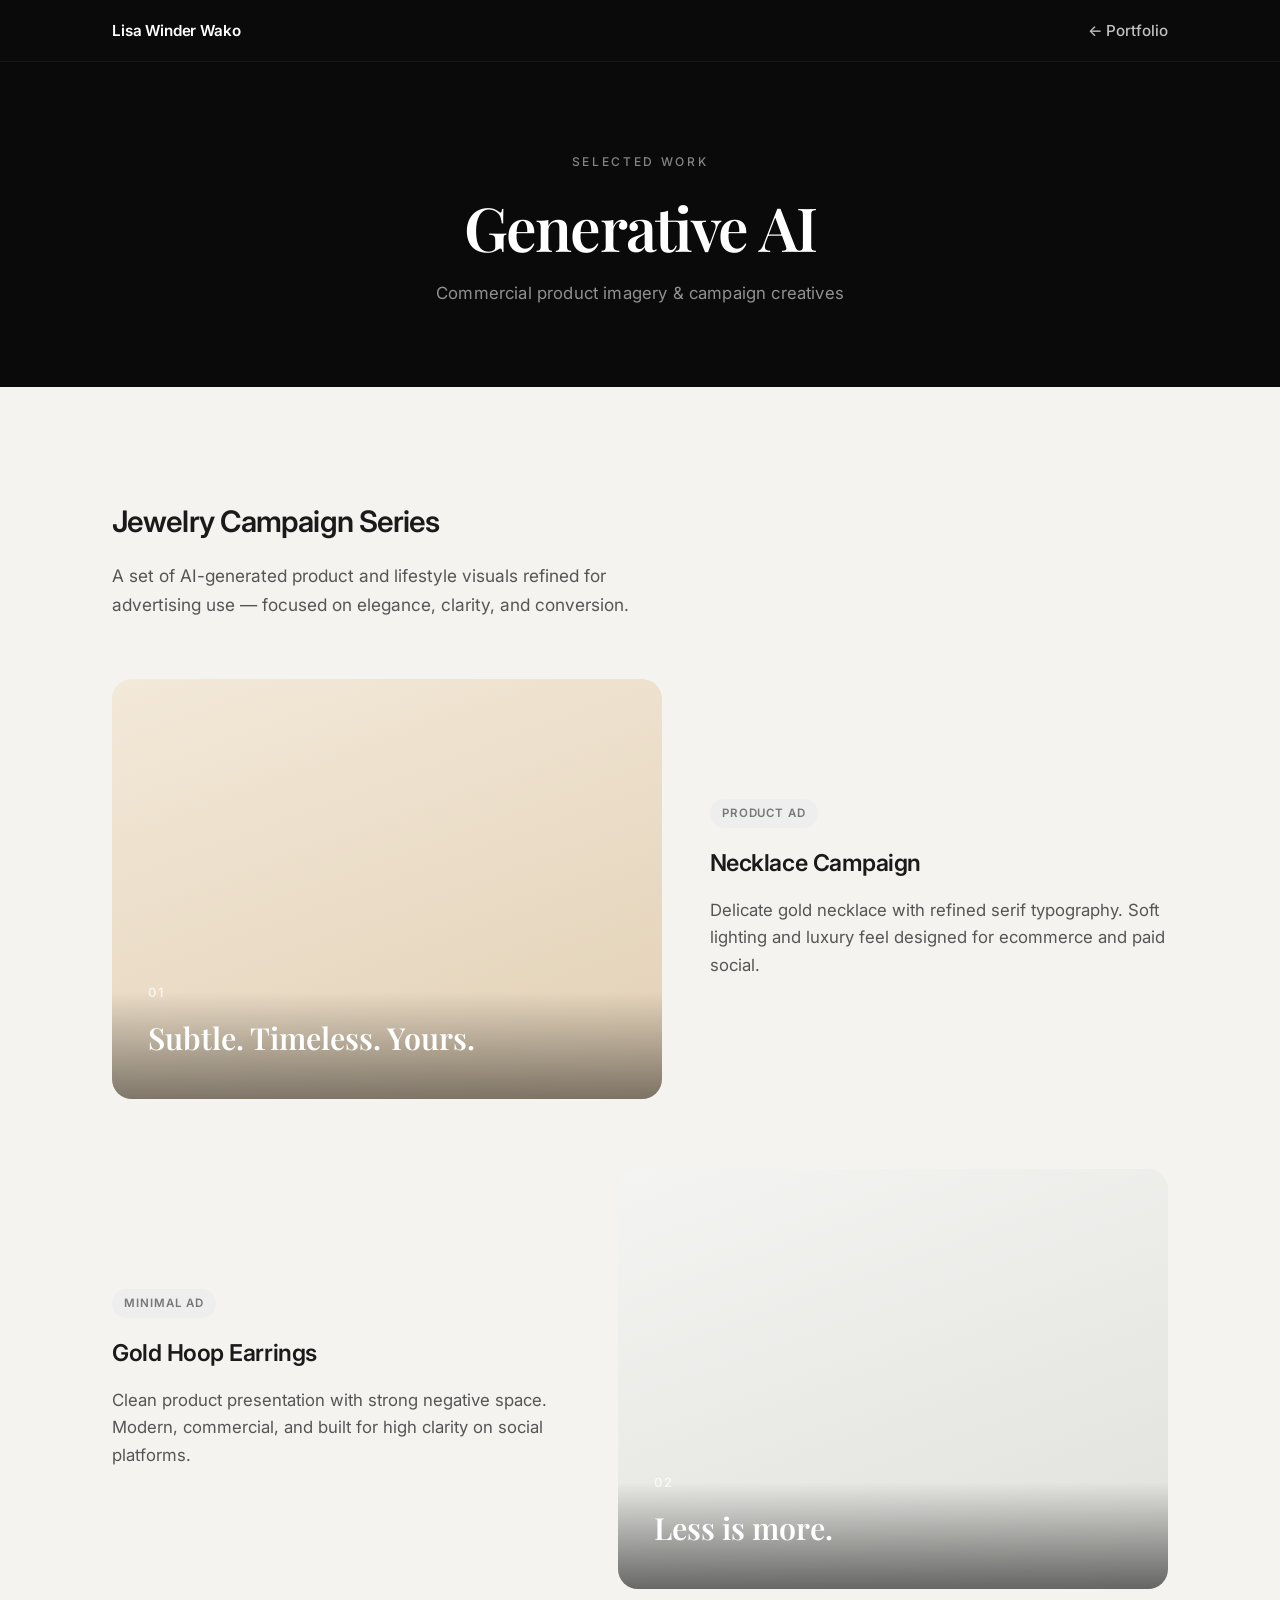
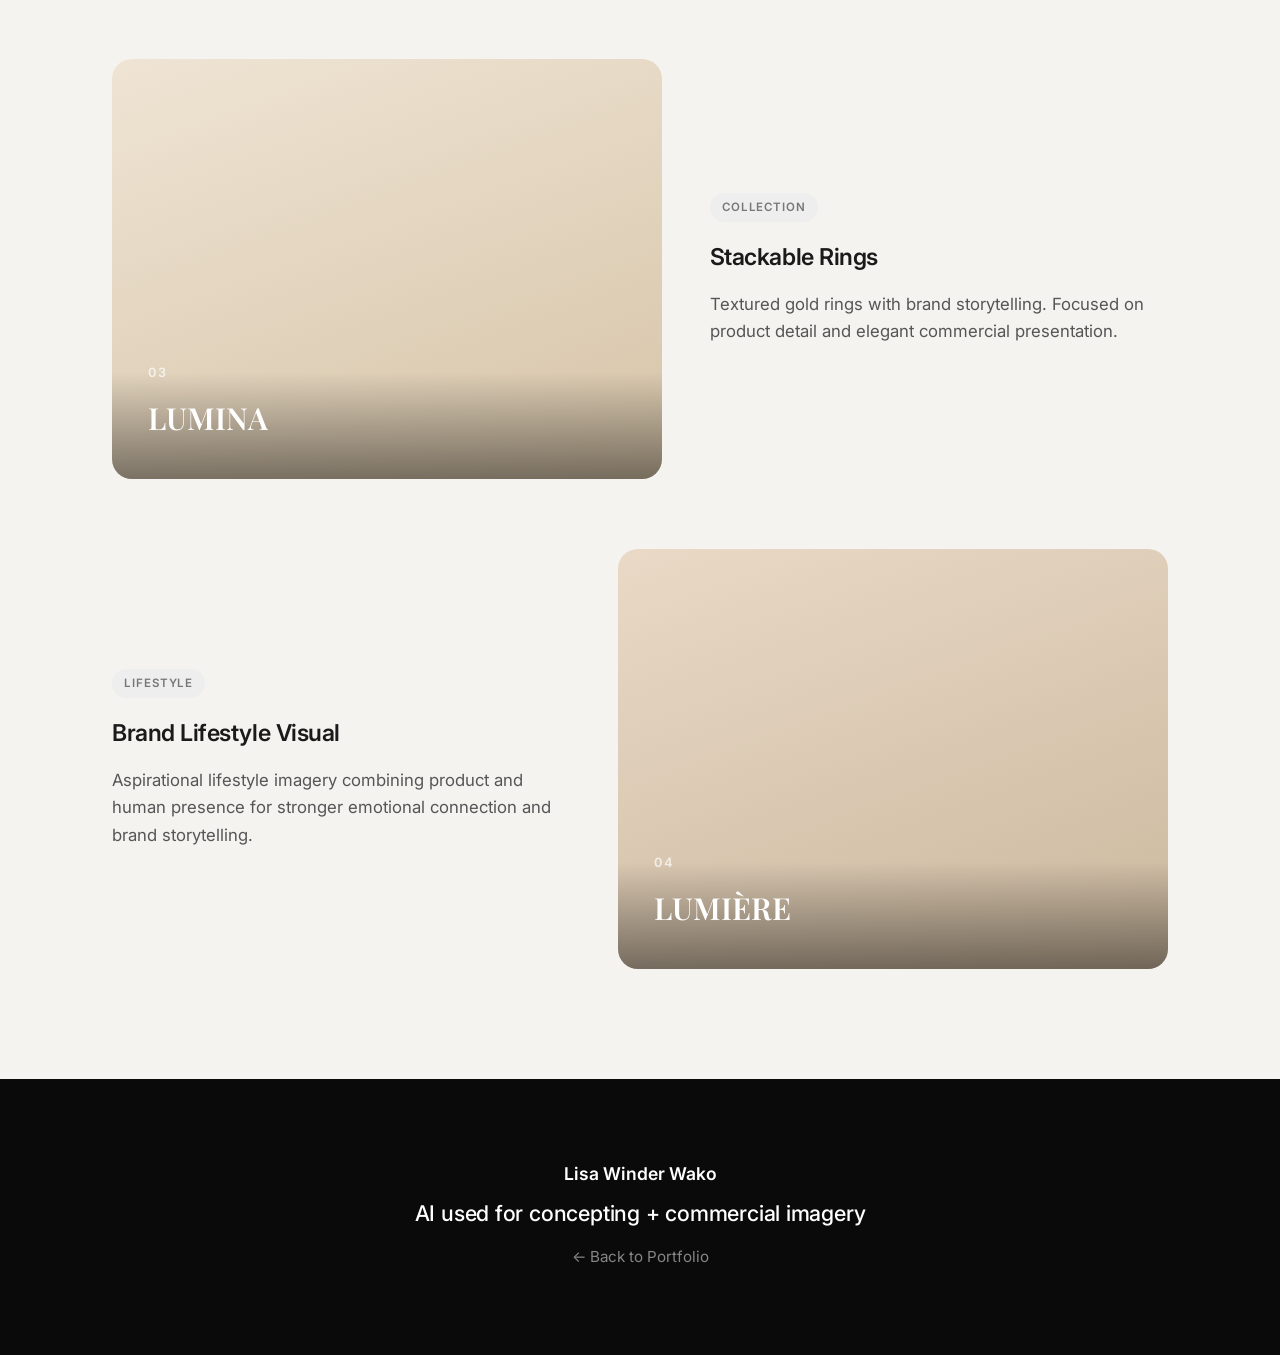
==== commit d0b7751f: "Polish Generative AI page to match new professional design system" ====
--- a/ai.html
+++ b/ai.html
@@ -3,15 +3,17 @@
 <head>
   <meta charset="UTF-8" />
   <meta name="viewport" content="width=device-width, initial-scale=1.0" />
-  <title>Generative AI Work | Visual Designer Portfolio</title>
+  <title>Generative AI Work — Lisa Winder Wako</title>
+  <meta name="description" content="AI-generated commercial product imagery and campaign creatives by Lisa Winder Wako.">
   <link rel="stylesheet" href="styles.css" />
   <link href="https://fonts.googleapis.com/css2?family=Inter:wght@400;500;600;700&family=Playfair+Display:wght@500;600;700&display=swap" rel="stylesheet">
 </head>
 <body>
+
   <nav class="top-nav">
     <div class="container nav-flex">
+      <a href="index.html" class="nav-brand">Lisa Winder Wako</a>
       <a href="index.html" class="back">← Portfolio</a>
-      <span class="nav-label">Generative AI</span>
     </div>
   </nav>
 
@@ -92,9 +94,11 @@
 
   <footer>
     <div class="container">
+      <p class="footer-name">Lisa Winder Wako</p>
       <p class="footer-title">AI used for concepting + commercial imagery</p>
       <p class="footer-sub"><a href="index.html">← Back to Portfolio</a></p>
     </div>
   </footer>
+
 </body>
 </html>
--- a/styles.css
+++ b/styles.css
@@ -4,36 +4,67 @@
   box-sizing: border-box;
 }
 
+html {
+  scroll-behavior: smooth;
+}
+
 body {
   font-family: 'Inter', -apple-system, BlinkMacSystemFont, sans-serif;
   line-height: 1.65;
-  color: #111;
-  background: #f7f7f5;
+  color: #1a1a1a;
+  background: #f4f3f0;
+  -webkit-font-smoothing: antialiased;
 }
 
 .container {
-  max-width: 1100px;
+  max-width: 1120px;
   margin: 0 auto;
-  padding: 0 28px;
+  padding: 0 32px;
 }
 
 .narrow {
-  max-width: 640px;
-}
-
-/* Nav */
+  max-width: 620px;
+}
+
+/* Top Navigation */
 .top-nav {
-  background: #0c0c0c;
-  padding: 16px 0;
+  background: #0a0a0a;
+  padding: 18px 0;
   position: sticky;
   top: 0;
-  z-index: 50;
+  z-index: 100;
+  border-bottom: 1px solid rgba(255,255,255,0.06);
 }
 
 .nav-flex {
   display: flex;
   justify-content: space-between;
   align-items: center;
+}
+
+.nav-brand {
+  color: white;
+  font-weight: 600;
+  font-size: 0.95rem;
+  letter-spacing: -0.01em;
+  text-decoration: none;
+}
+
+.nav-links {
+  display: flex;
+  gap: 32px;
+}
+
+.nav-links a {
+  color: rgba(255,255,255,0.65);
+  text-decoration: none;
+  font-size: 0.9rem;
+  font-weight: 500;
+  transition: color 0.2s;
+}
+
+.nav-links a:hover {
+  color: white;
 }
 
 .top-nav .back {
@@ -56,73 +87,125 @@
 
 /* Headers */
 header, .page-header {
-  background: #0c0c0c;
-  color: white;
-  padding: 110px 0 90px;
+  background: #0a0a0a;
+  color: white;
+  padding: 120px 0 100px;
   text-align: center;
 }
 
 .page-header {
-  padding: 80px 0 70px;
+  padding: 90px 0 80px;
 }
 
 .label {
-  font-size: 0.78rem;
+  font-size: 0.75rem;
   text-transform: uppercase;
-  letter-spacing: 0.2em;
-  opacity: 0.45;
-  margin-bottom: 20px;
+  letter-spacing: 0.22em;
+  opacity: 0.5;
+  margin-bottom: 22px;
   font-weight: 500;
 }
 
 header h1, .page-header h1 {
   font-family: 'Playfair Display', serif;
-  font-size: 3.4rem;
+  font-size: clamp(2.6rem, 6vw, 3.8rem);
   font-weight: 600;
   letter-spacing: -0.03em;
-  margin-bottom: 18px;
-  line-height: 1.1;
+  margin-bottom: 20px;
+  line-height: 1.08;
 }
 
 .tagline {
   font-size: 1.05rem;
   opacity: 0.55;
   font-weight: 400;
+  letter-spacing: 0.01em;
 }
 
 /* Sections */
 section {
-  padding: 100px 0;
+  padding: 110px 0;
 }
 
 h2 {
-  font-size: 1.75rem;
-  font-weight: 600;
-  margin-bottom: 14px;
+  font-size: 1.85rem;
+  font-weight: 600;
+  margin-bottom: 16px;
   letter-spacing: -0.03em;
 }
 
 .section-desc {
-  color: #777;
-  margin-bottom: 48px;
+  color: #666;
+  margin-bottom: 52px;
   font-size: 1.05rem;
+  max-width: 480px;
+}
+
+.about {
+  background: #f4f3f0;
 }
 
 .about p {
-  font-size: 1.15rem;
+  font-size: 1.2rem;
   color: #333;
   margin-bottom: 20px;
+  line-height: 1.7;
+}
+
+/* Gallery - Professional */
+.gallery {
+  background: #ffffff;
+}
+
+.gallery-grid {
+  display: grid;
+  grid-template-columns: repeat(2, 1fr);
+  gap: 28px;
+}
+
+.gallery-item {
+  border-radius: 16px;
+  overflow: hidden;
+  background: #eaeaea;
+  aspect-ratio: 4 / 3;
+  position: relative;
+  box-shadow: 0 4px 24px rgba(0,0,0,0.04);
+  transition: transform 0.35s ease, box-shadow 0.35s ease;
+}
+
+.gallery-item:hover {
+  transform: translateY(-6px);
+  box-shadow: 0 20px 40px rgba(0,0,0,0.1);
+}
+
+.gallery-item img {
+  width: 100%;
+  height: 100%;
+  object-fit: cover;
+  display: block;
+  transition: transform 0.5s ease;
+}
+
+.gallery-item:hover img {
+  transform: scale(1.03);
+}
+
+@media (max-width: 700px) {
+  .gallery-grid {
+    grid-template-columns: 1fr;
+    gap: 20px;
+  }
 }
 
 /* Tools */
 .tools {
-  background: white;
+  background: #f4f3f0;
 }
 
 .tools-grid {
   display: grid;
   grid-template-columns: repeat(auto-fit, minmax(240px, 1fr));
-  gap: 20px;
+  gap: 22px;
 }
 
 .tools-grid.three {
@@ -136,10 +219,10 @@
 }
 
 .tool-card {
-  background: #f7f7f5;
-  border: 1px solid #e8e8e4;
-  border-radius: 18px;
-  padding: 36px 28px;
+  background: #ffffff;
+  border: 1px solid #e5e4e0;
+  border-radius: 16px;
+  padding: 40px 30px;
   text-decoration: none;
   color: inherit;
   transition: all 0.3s ease;
@@ -148,11 +231,11 @@
 }
 
 .tool-card:hover {
-  background: #111;
-  border-color: #111;
+  background: #0a0a0a;
+  border-color: #0a0a0a;
   color: white;
   transform: translateY(-6px);
-  box-shadow: 0 20px 50px rgba(0,0,0,0.15);
+  box-shadow: 0 24px 48px rgba(0,0,0,0.12);
 }
 
 .tool-card:hover .tool-number,
@@ -165,12 +248,12 @@
 }
 
 .tool-number {
-  font-size: 0.75rem;
-  font-weight: 600;
-  letter-spacing: 0.1em;
-  color: #aaa;
+  font-size: 0.72rem;
+  font-weight: 600;
+  letter-spacing: 0.12em;
+  color: #999;
   display: block;
-  margin-bottom: 18px;
+  margin-bottom: 20px;
   transition: color 0.3s;
 }
 
@@ -178,23 +261,24 @@
   font-size: 1.35rem;
   font-weight: 600;
   margin-bottom: 12px;
+  letter-spacing: -0.02em;
 }
 
 .tool-card p {
   font-size: 0.98rem;
   color: #666;
   line-height: 1.55;
-  margin-bottom: 20px;
+  margin-bottom: 22px;
   transition: color 0.3s;
 }
 
 .arrow {
-  font-size: 1.2rem;
+  font-size: 1.25rem;
   color: #ccc;
   transition: color 0.3s;
 }
 
-/* Work Intro */
+/* Work Intro & Project List (for subpages) */
 .work-intro {
   max-width: 580px;
   margin-bottom: 60px;
@@ -209,7 +293,6 @@
   color: #555;
 }
 
-/* Project List */
 .project-list {
   display: flex;
   flex-direction: column;
@@ -233,7 +316,7 @@
 
 .project-visual {
   height: 420px;
-  border-radius: 22px;
+  border-radius: 20px;
   position: relative;
   overflow: hidden;
   display: flex;
@@ -298,6 +381,10 @@
 }
 
 /* Skills */
+.skills {
+  background: #ffffff;
+}
+
 .skills-grid {
   display: flex;
   flex-wrap: wrap;
@@ -305,37 +392,38 @@
 }
 
 .skill {
-  background: white;
+  background: #f4f3f0;
   padding: 13px 22px;
   border-radius: 100px;
   font-size: 0.95rem;
   font-weight: 500;
-  border: 1px solid #e6e6e2;
-  transition: all 0.2s ease;
+  border: 1px solid #e5e4e0;
+  transition: all 0.25s ease;
 }
 
 .skill:hover {
-  background: #111;
-  color: white;
-  border-color: #111;
+  background: #0a0a0a;
+  color: white;
+  border-color: #0a0a0a;
 }
 
 /* Approach */
 .approach {
-  background: white;
+  background: #f4f3f0;
 }
 
 .approach-grid {
   display: grid;
   grid-template-columns: repeat(auto-fit, minmax(260px, 1fr));
   gap: 48px;
-  margin-top: 24px;
+  margin-top: 28px;
 }
 
 .approach-item h3 {
   font-size: 1.2rem;
   font-weight: 600;
   margin-bottom: 12px;
+  letter-spacing: -0.01em;
 }
 
 .approach-item p {
@@ -346,30 +434,59 @@
 
 /* Footer */
 footer {
-  background: #0c0c0c;
+  background: #0a0a0a;
   color: white;
   text-align: center;
-  padding: 70px 0;
+  padding: 80px 0;
 }
 
 .footer-title {
-  font-size: 1.25rem;
+  font-size: 1.35rem;
   font-weight: 500;
-  margin-bottom: 10px;
+  margin-bottom: 12px;
+  letter-spacing: -0.01em;
+}
+
+.footer-name {
+  font-size: 1.1rem;
+  font-weight: 600;
+  margin-bottom: 8px;
 }
 
 .footer-sub {
   font-size: 0.95rem;
-  opacity: 0.45;
+  opacity: 0.5;
+  margin-bottom: 6px;
 }
 
 .footer-sub a {
   color: inherit;
   text-decoration: none;
+  transition: opacity 0.2s;
 }
 
 .footer-sub a:hover {
-  opacity: 0.8;
+  opacity: 0.85;
+}
+
+.footer-contact {
+  margin-top: 28px;
+  display: flex;
+  justify-content: center;
+  gap: 28px;
+  flex-wrap: wrap;
+}
+
+.footer-contact a {
+  color: rgba(255,255,255,0.7);
+  text-decoration: none;
+  font-size: 0.95rem;
+  font-weight: 500;
+  transition: color 0.2s;
+}
+
+.footer-contact a:hover {
+  color: white;
 }
 
 /* Mobile */
@@ -384,12 +501,18 @@
     height: 300px;
   }
   header h1, .page-header h1 {
-    font-size: 2.4rem;
+    font-size: 2.5rem;
   }
   section {
-    padding: 70px 0;
+    padding: 75px 0;
   }
   .project-list {
     gap: 50px;
   }
-}+  .nav-links {
+    display: none;
+  }
+  .container {
+    padding: 0 22px;
+  }
+}
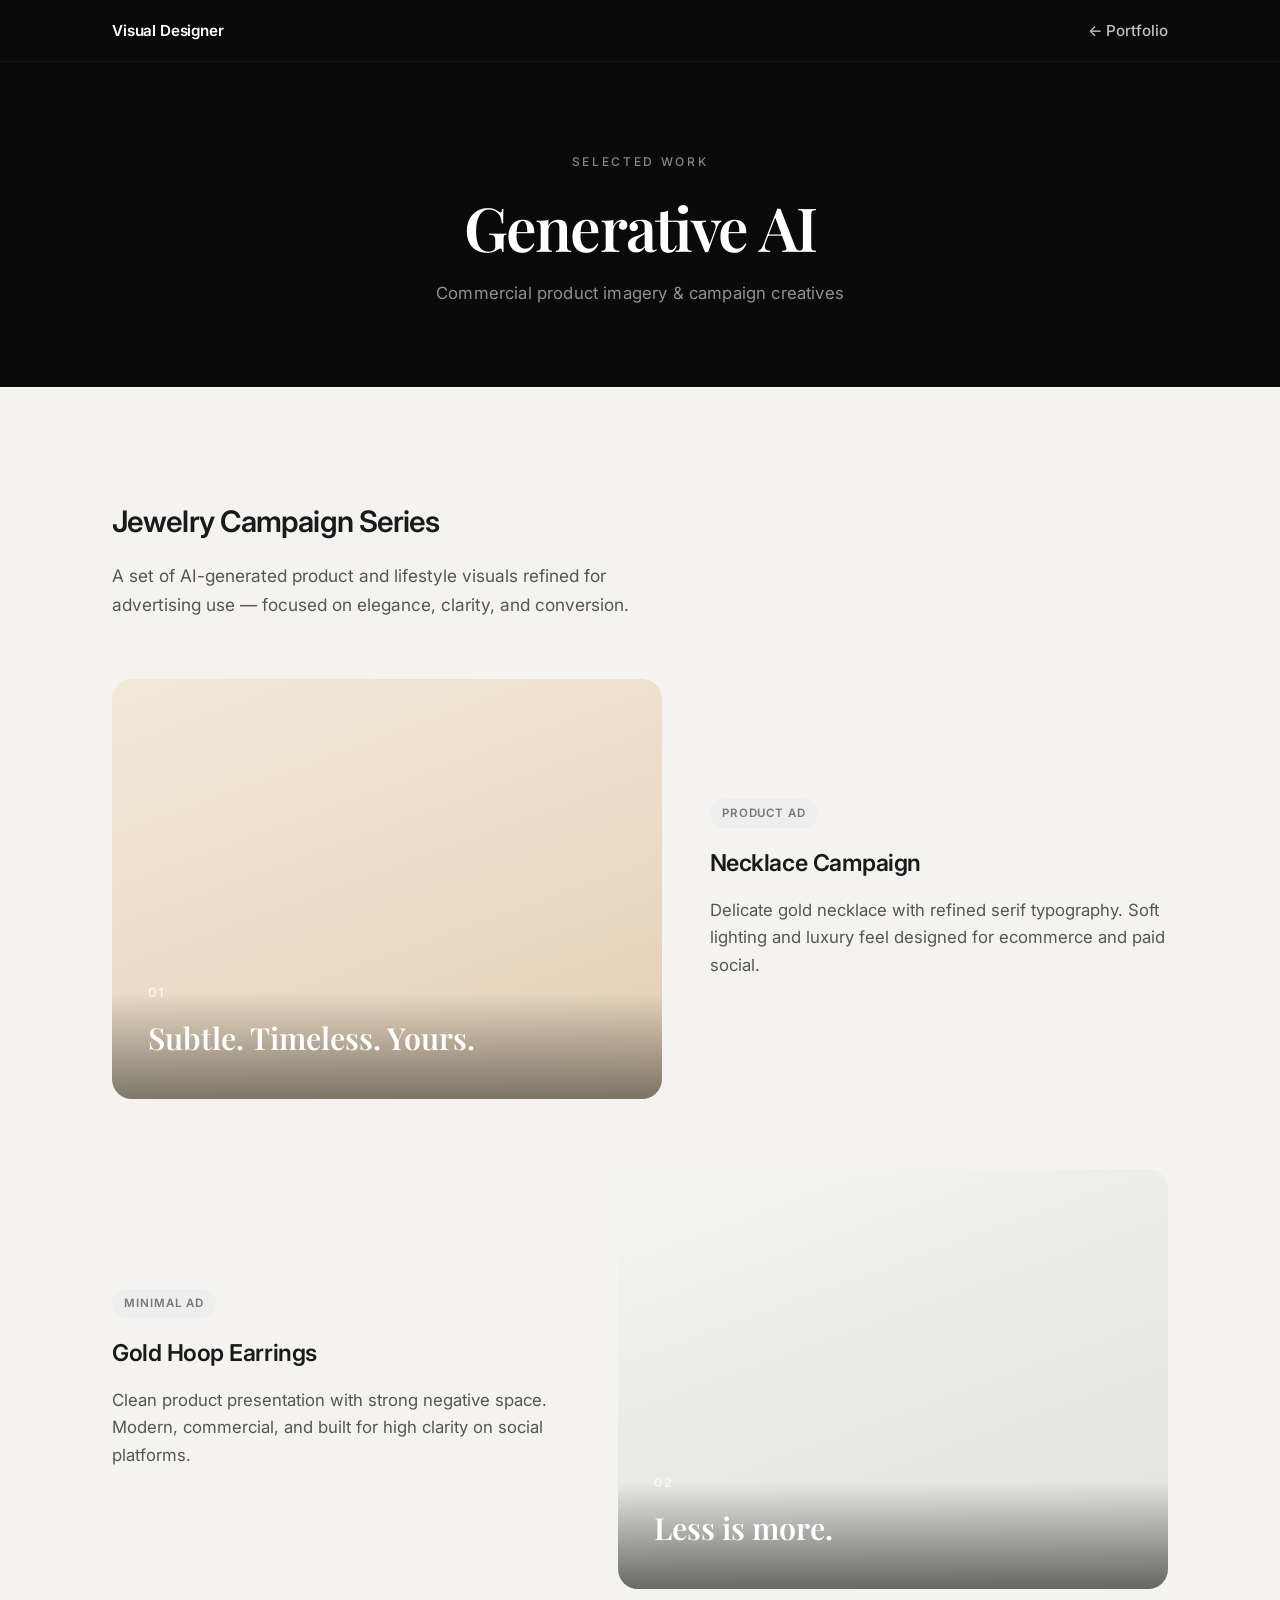
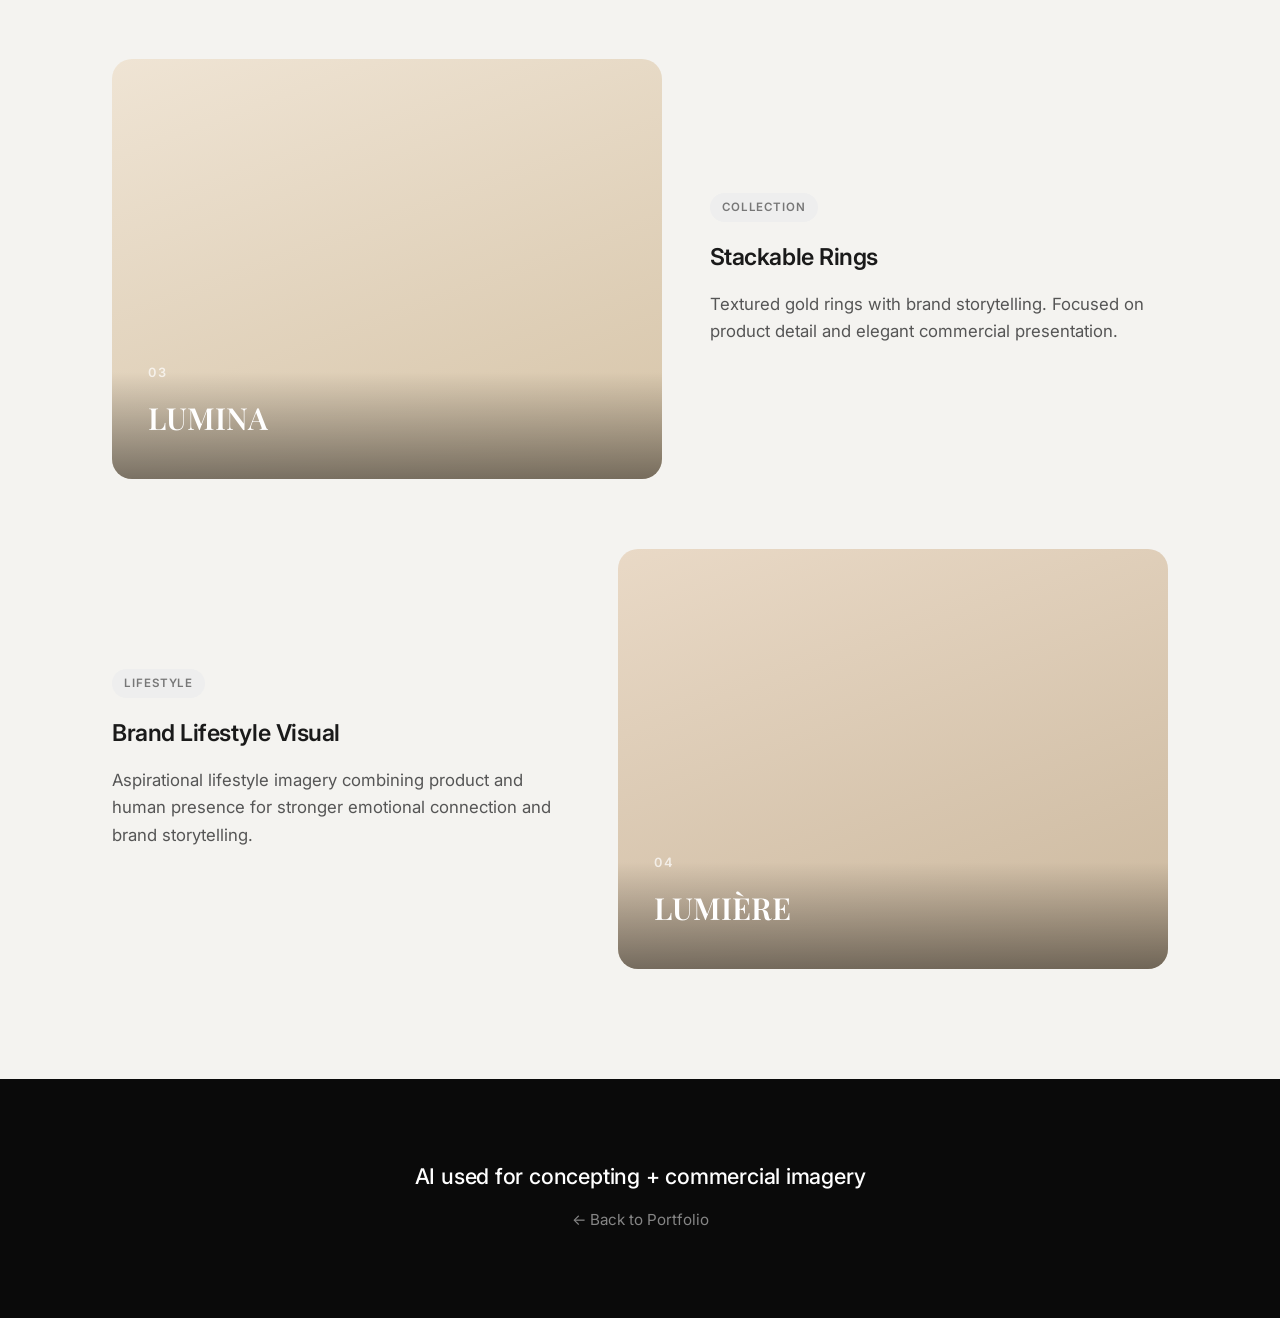
==== commit 862ffdaa: "Remove personal name from Generative AI page" ====
--- a/ai.html
+++ b/ai.html
@@ -3,8 +3,8 @@
 <head>
   <meta charset="UTF-8" />
   <meta name="viewport" content="width=device-width, initial-scale=1.0" />
-  <title>Generative AI Work — Lisa Winder Wako</title>
-  <meta name="description" content="AI-generated commercial product imagery and campaign creatives by Lisa Winder Wako.">
+  <title>Generative AI Work | Visual Designer Portfolio</title>
+  <meta name="description" content="AI-generated commercial product imagery and campaign creatives.">
   <link rel="stylesheet" href="styles.css" />
   <link href="https://fonts.googleapis.com/css2?family=Inter:wght@400;500;600;700&family=Playfair+Display:wght@500;600;700&display=swap" rel="stylesheet">
 </head>
@@ -12,7 +12,7 @@
 
   <nav class="top-nav">
     <div class="container nav-flex">
-      <a href="index.html" class="nav-brand">Lisa Winder Wako</a>
+      <a href="index.html" class="nav-brand">Visual Designer</a>
       <a href="index.html" class="back">← Portfolio</a>
     </div>
   </nav>
@@ -94,7 +94,6 @@
 
   <footer>
     <div class="container">
-      <p class="footer-name">Lisa Winder Wako</p>
       <p class="footer-title">AI used for concepting + commercial imagery</p>
       <p class="footer-sub"><a href="index.html">← Back to Portfolio</a></p>
     </div>
